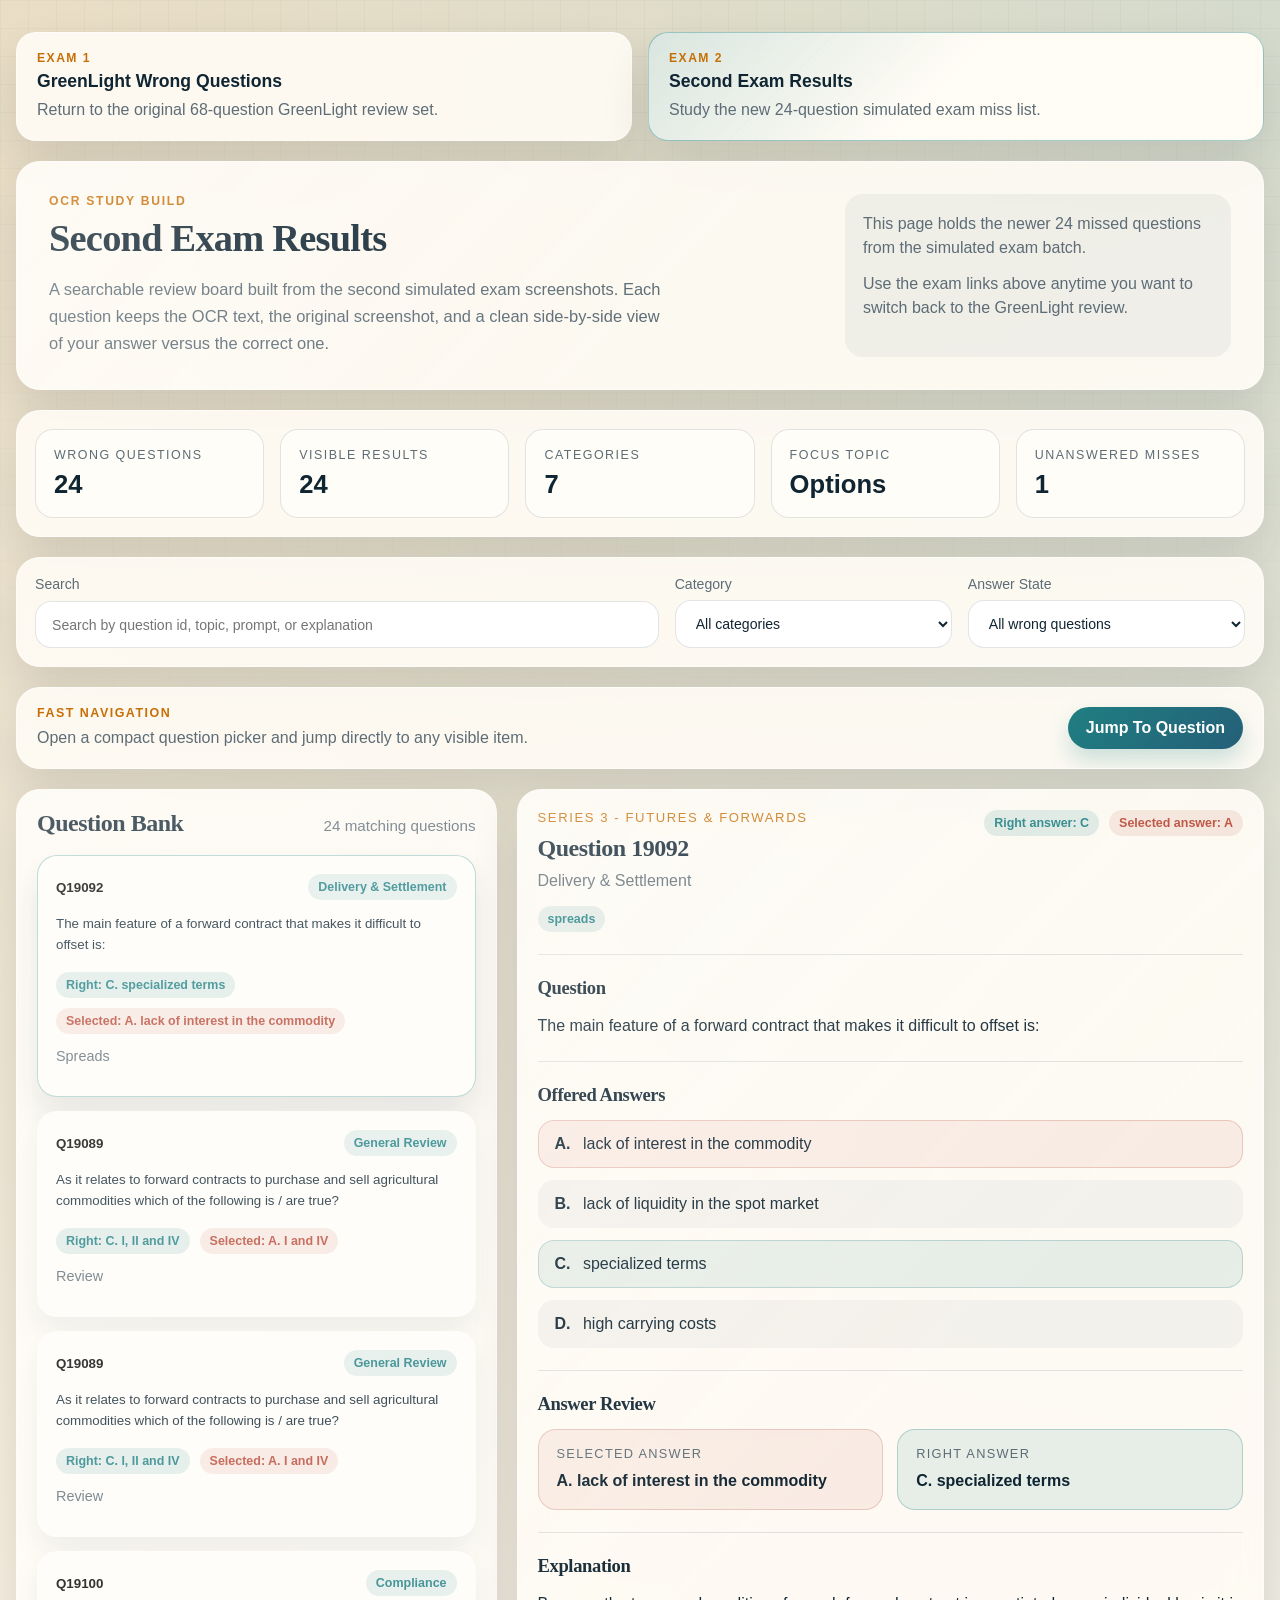
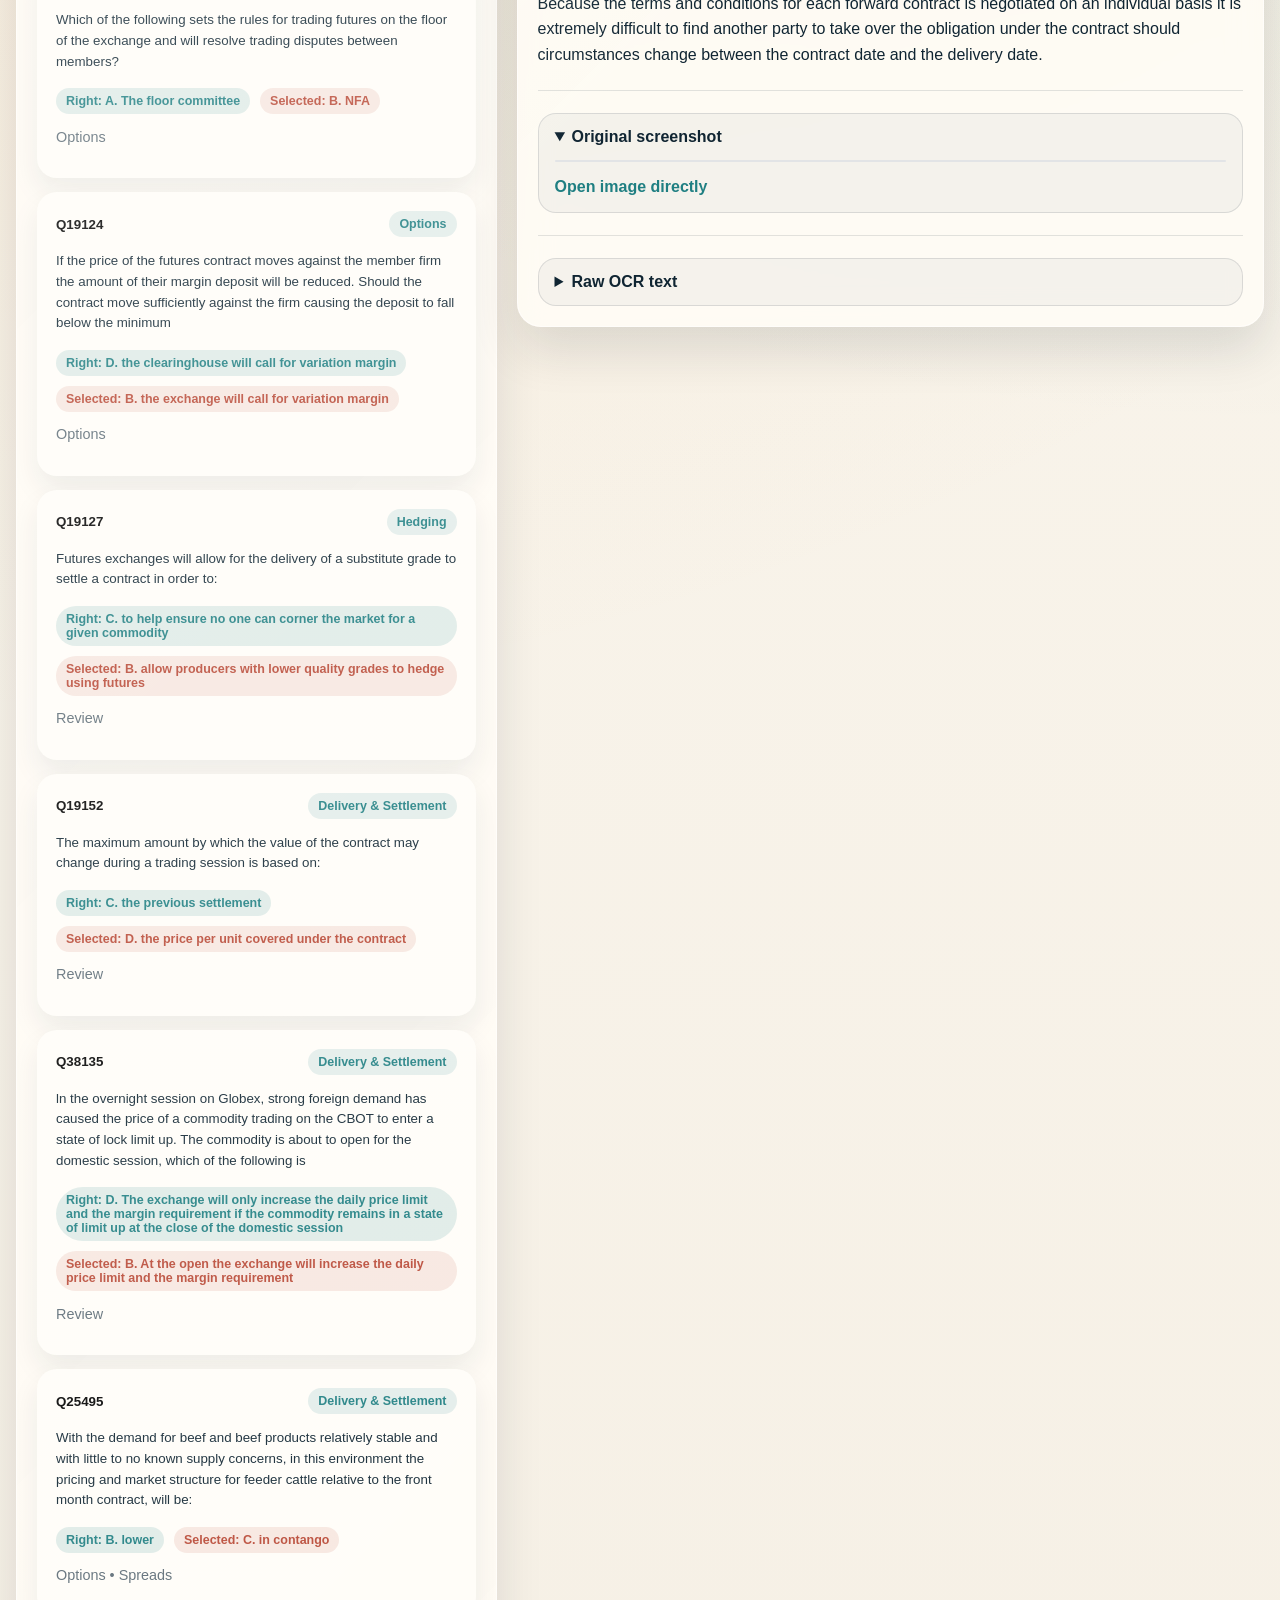
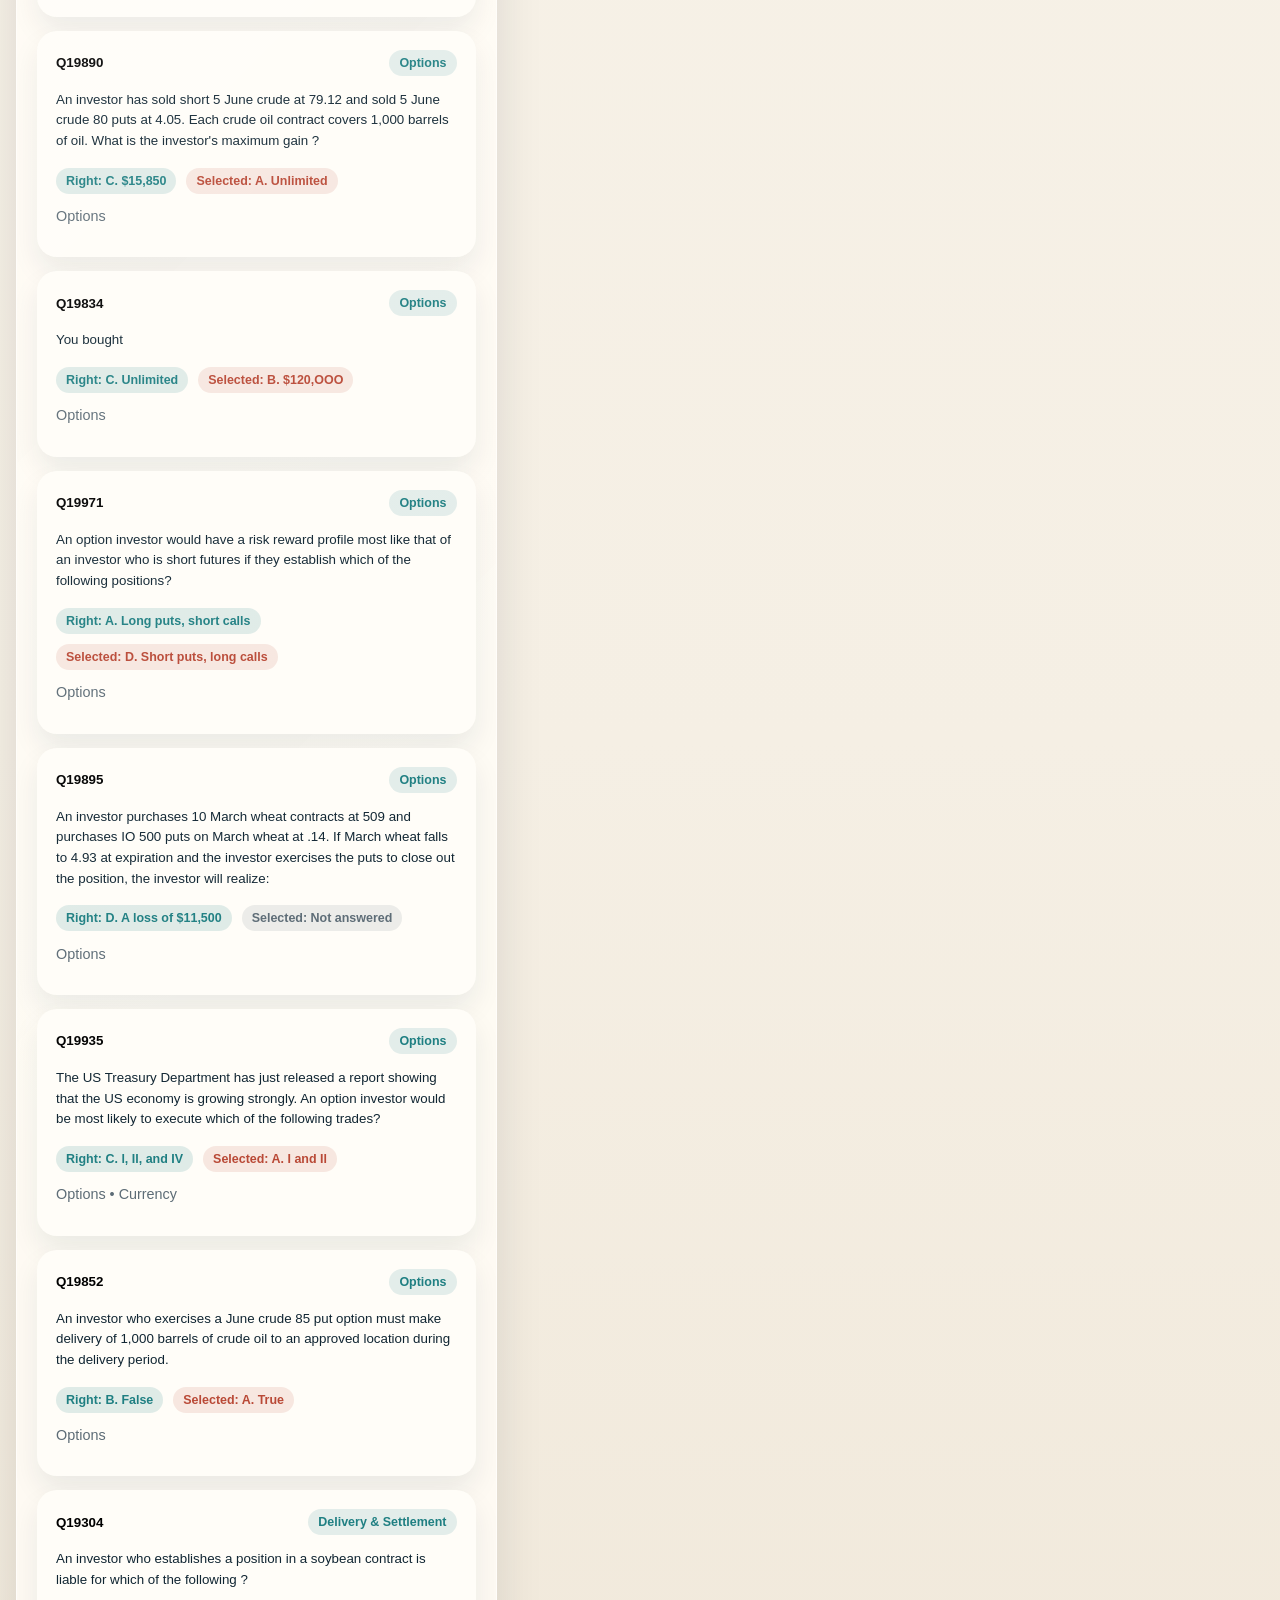
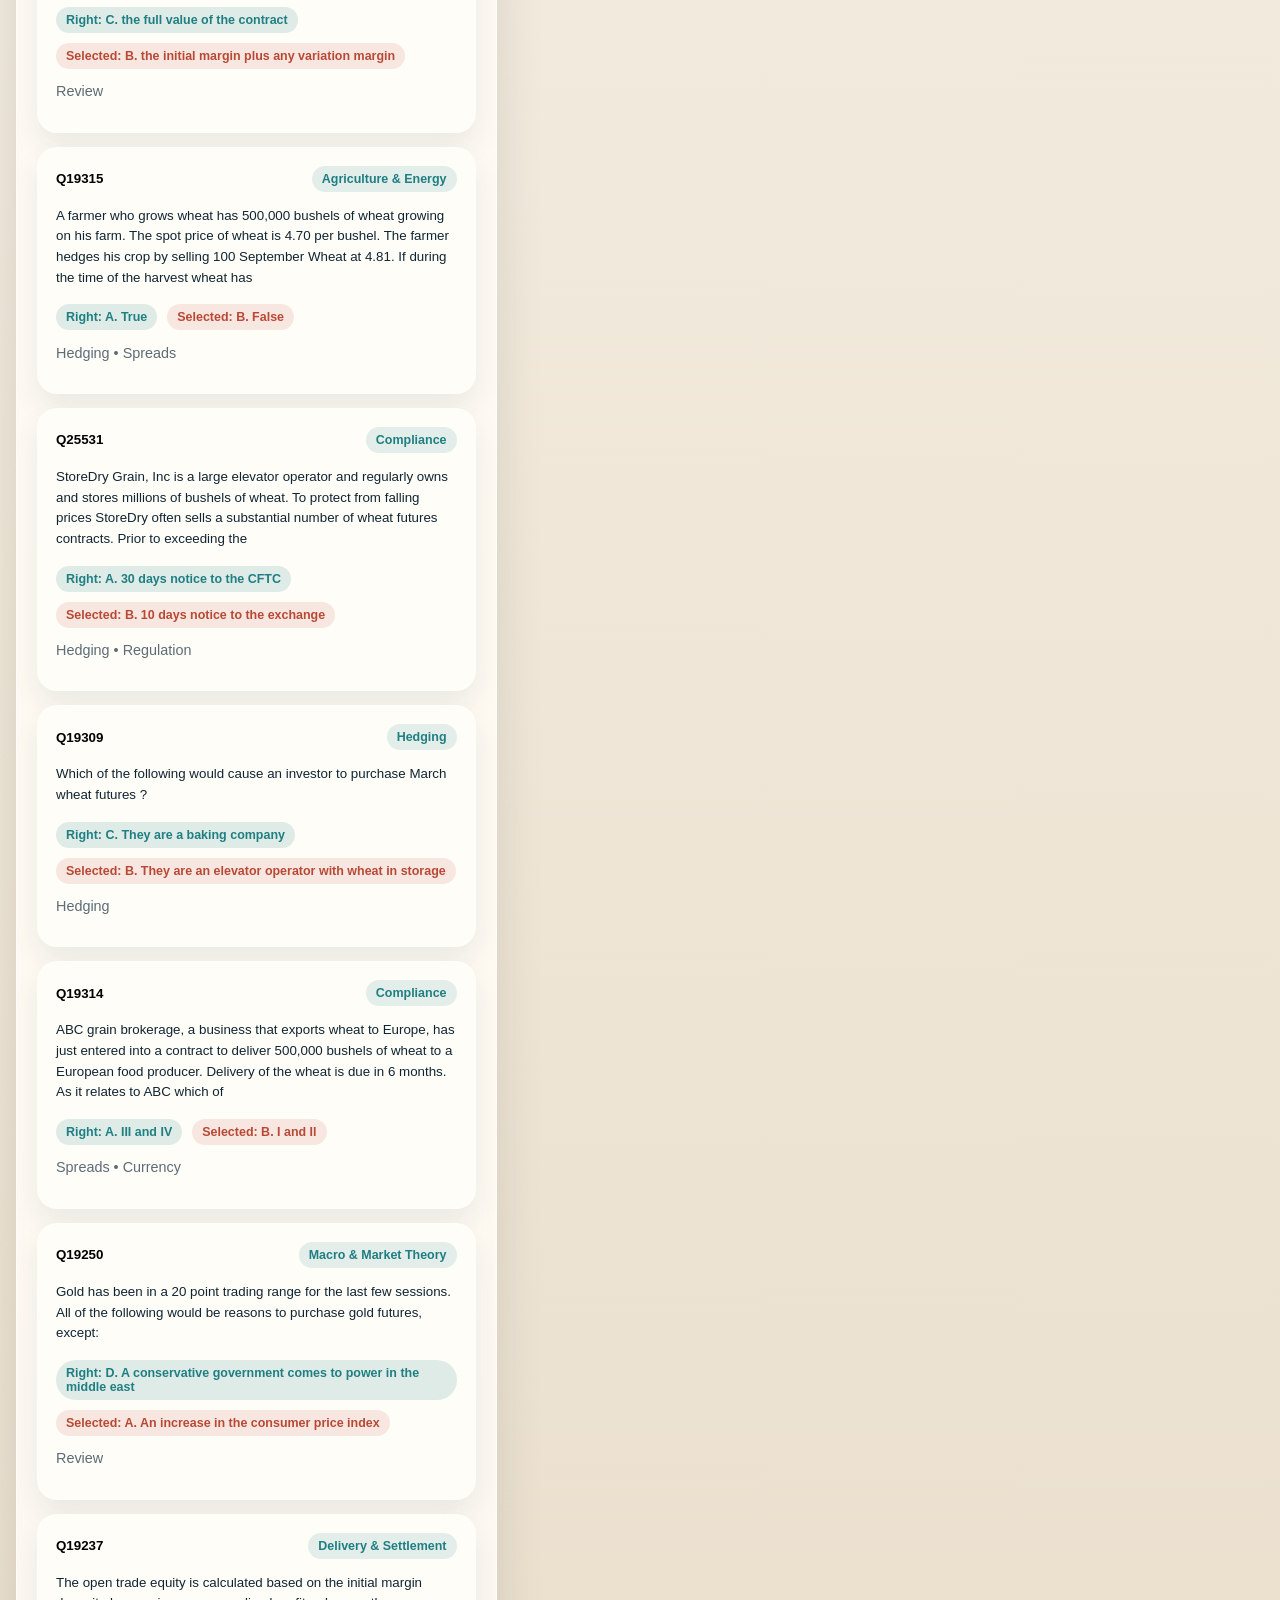
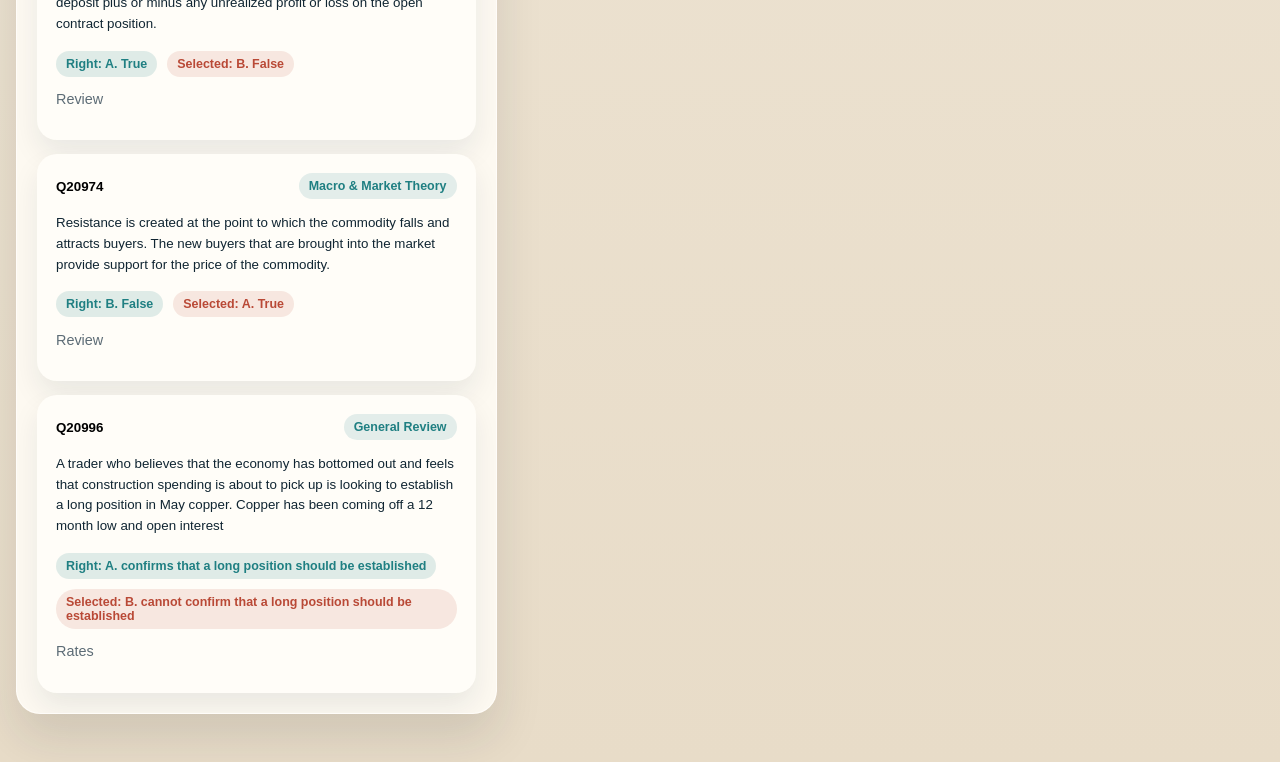
==== second-exam-results.html @ d11b983d "Add second exam review page" ====
<!doctype html>
<html lang="en">
  <head>
    <meta charset="utf-8" />
    <meta name="viewport" content="width=device-width, initial-scale=1" />
    <title>Series 3 Second Exam Results</title>
    <meta
      name="description"
      content="OCR-powered review site for the second simulated Series 3 exam questions you missed."
    />
    <link rel="stylesheet" href="styles.css" />
    <script defer src="data/questions-second-exam.js"></script>
    <script defer src="app.js"></script>
  </head>
  <body>
    <div class="page-shell">
      <section class="exam-switcher" aria-label="Exam review navigation">
        <a class="exam-link-card" href="./index.html">
          <span class="exam-link-kicker">Exam 1</span>
          <strong class="exam-link-title">GreenLight Wrong Questions</strong>
          <span class="exam-link-text">Return to the original 68-question GreenLight review set.</span>
        </a>

        <a class="exam-link-card is-active" href="./second-exam-results.html" aria-current="page">
          <span class="exam-link-kicker">Exam 2</span>
          <strong class="exam-link-title">Second Exam Results</strong>
          <span class="exam-link-text">Study the new 24-question simulated exam miss list.</span>
        </a>
      </section>

      <header class="hero">
        <div class="hero-copy">
          <p class="eyebrow">OCR Study Build</p>
          <h1>Second Exam Results</h1>
          <p class="hero-text">
            A searchable review board built from the second simulated exam screenshots. Each
            question keeps the OCR text, the original screenshot, and a clean side-by-side view
            of your answer versus the correct one.
          </p>
        </div>
        <div class="hero-note">
          <p>This page holds the newer 24 missed questions from the simulated exam batch.</p>
          <p>Use the exam links above anytime you want to switch back to the GreenLight review.</p>
        </div>
      </header>

      <section class="stats" id="stats"></section>

      <section class="controls">
        <label class="search">
          <span>Search</span>
          <input
            id="search-input"
            type="search"
            placeholder="Search by question id, topic, prompt, or explanation"
          />
        </label>

        <label class="select-wrap">
          <span>Category</span>
          <select id="category-filter"></select>
        </label>

        <label class="select-wrap">
          <span>Answer State</span>
          <select id="answer-filter">
            <option value="all">All wrong questions</option>
            <option value="answered">Answered incorrectly</option>
            <option value="unanswered">Left unanswered</option>
          </select>
        </label>
      </section>

      <section class="quick-jump">
        <div class="quick-jump-copy">
          <p class="quick-jump-label">Fast Navigation</p>
          <p class="quick-jump-text">
            Open a compact question picker and jump directly to any visible item.
          </p>
        </div>
        <button type="button" class="jump-button" id="jump-button">Jump To Question</button>
      </section>

      <main class="content-grid">
        <section class="results-panel">
          <div class="results-header">
            <h2>Question Bank</h2>
            <p id="results-count"></p>
          </div>
          <div class="results-list" id="results-list"></div>
        </section>

        <section class="detail-panel" id="detail-panel">
          <div class="detail-empty">
            <p>Select a question to inspect the OCR text and screenshot.</p>
          </div>
        </section>
      </main>

      <div class="jump-overlay" id="jump-overlay" hidden>
        <div class="jump-sheet" role="dialog" aria-modal="true" aria-labelledby="jump-title">
          <div class="jump-sheet-header">
            <div>
              <p class="quick-jump-label">Question Picker</p>
              <h2 id="jump-title">Jump To A Question</h2>
              <p class="jump-sheet-text" id="jump-sheet-text"></p>
            </div>
            <button
              type="button"
              class="jump-close"
              id="jump-close"
              aria-label="Close question picker"
            >
              Close
            </button>
          </div>

          <label class="jump-search">
            <span>Find inside visible questions</span>
            <input
              id="jump-search"
              type="search"
              placeholder="Search by question number or first line"
            />
          </label>

          <div class="jump-list" id="jump-list"></div>
        </div>
      </div>
    </div>
  </body>
</html>
---- styles.css ----
:root {
  --bg: #f5efe4;
  --bg-deep: #e8dcc8;
  --surface: rgba(255, 252, 245, 0.9);
  --surface-strong: #fffdf8;
  --ink: #102532;
  --muted: #5d6c76;
  --accent: #df8d26;
  --accent-strong: #c76f07;
  --teal: #1f7f82;
  --teal-soft: rgba(31, 127, 130, 0.12);
  --danger: #b94936;
  --danger-soft: rgba(185, 73, 54, 0.12);
  --line: rgba(16, 37, 50, 0.12);
  --shadow: 0 24px 48px rgba(26, 35, 40, 0.12);
  --radius: 24px;
}

* {
  box-sizing: border-box;
}

html {
  scroll-behavior: smooth;
}

body {
  margin: 0;
  min-height: 100vh;
  overflow-x: hidden;
  color: var(--ink);
  background:
    radial-gradient(circle at top left, rgba(223, 141, 38, 0.18), transparent 32%),
    radial-gradient(circle at top right, rgba(31, 127, 130, 0.18), transparent 28%),
    linear-gradient(180deg, #fbf7ef 0%, var(--bg) 55%, var(--bg-deep) 100%);
  font-family: "Trebuchet MS", "Segoe UI", sans-serif;
}

body::before {
  content: "";
  position: fixed;
  inset: 0;
  background-image:
    linear-gradient(rgba(16, 37, 50, 0.03) 1px, transparent 1px),
    linear-gradient(90deg, rgba(16, 37, 50, 0.03) 1px, transparent 1px);
  background-size: 28px 28px;
  pointer-events: none;
  mask-image: linear-gradient(180deg, rgba(0, 0, 0, 0.8), transparent 92%);
}

.page-shell {
  width: min(1440px, calc(100vw - 32px));
  margin: 0 auto;
  padding: 32px 0 48px;
}

.exam-switcher {
  display: grid;
  grid-template-columns: repeat(2, minmax(0, 1fr));
  gap: 16px;
  margin-bottom: 20px;
}

.exam-link-card {
  display: grid;
  gap: 6px;
  padding: 18px 20px;
  border-radius: 20px;
  text-decoration: none;
  color: var(--ink);
  background: var(--surface);
  border: 1px solid rgba(255, 255, 255, 0.6);
  box-shadow: var(--shadow);
  backdrop-filter: blur(16px);
  transition: transform 180ms ease, box-shadow 180ms ease, border-color 180ms ease;
}

.exam-link-card:hover,
.exam-link-card:focus-visible {
  transform: translateY(-2px);
  box-shadow: 0 28px 52px rgba(26, 35, 40, 0.16);
}

.exam-link-card:focus-visible {
  outline: 2px solid rgba(31, 127, 130, 0.35);
  outline-offset: 2px;
}

.exam-link-card.is-active {
  border-color: rgba(31, 127, 130, 0.38);
  background:
    linear-gradient(135deg, rgba(31, 127, 130, 0.16), rgba(255, 252, 245, 0.95) 48%),
    var(--surface);
}

.exam-link-kicker {
  font-size: 0.76rem;
  letter-spacing: 0.12em;
  text-transform: uppercase;
  font-weight: 700;
  color: var(--accent-strong);
}

.exam-link-title {
  font-size: 1.1rem;
}

.exam-link-text {
  color: var(--muted);
  line-height: 1.5;
}

.hero,
.stats,
.controls,
.quick-jump,
.results-panel,
.detail-panel {
  position: relative;
  overflow: hidden;
  background: var(--surface);
  border: 1px solid rgba(255, 255, 255, 0.6);
  border-radius: var(--radius);
  box-shadow: var(--shadow);
  backdrop-filter: blur(16px);
}

.hero {
  display: grid;
  grid-template-columns: minmax(0, 1.6fr) minmax(240px, 0.8fr);
  gap: 24px;
  padding: 32px;
}

.hero::after,
.results-panel::after,
.detail-panel::after {
  content: "";
  position: absolute;
  inset: 0;
  background: linear-gradient(135deg, rgba(255, 255, 255, 0.26), transparent 55%);
  pointer-events: none;
}

.eyebrow {
  margin: 0 0 12px;
  text-transform: uppercase;
  letter-spacing: 0.14em;
  font-size: 0.76rem;
  color: var(--accent-strong);
  font-weight: 700;
}

h1,
h2,
h3 {
  margin: 0;
  font-family: Georgia, "Times New Roman", serif;
  letter-spacing: -0.02em;
}

h1 {
  font-size: clamp(2.1rem, 3vw, 3.6rem);
  line-height: 0.98;
}

.hero-text,
.hero-note p,
.results-header p,
.meta-row,
.empty-state,
.detail-empty {
  color: var(--muted);
}

.hero-text,
.hero-note p,
.question-snippet,
.answer-pill,
.answer-card-value,
.prompt-line,
.choice-item,
.explanation-text p {
  overflow-wrap: anywhere;
}

.hero-text {
  max-width: 68ch;
  margin: 18px 0 0;
  font-size: 1.03rem;
  line-height: 1.65;
}

.hero-note {
  display: grid;
  align-content: start;
  gap: 12px;
  padding: 18px;
  border-radius: 18px;
  background: rgba(16, 37, 50, 0.05);
}

.hero-note p {
  margin: 0;
  line-height: 1.5;
}

.stats {
  display: grid;
  grid-template-columns: repeat(auto-fit, minmax(180px, 1fr));
  gap: 16px;
  padding: 18px;
  margin-top: 20px;
}

.stat-card {
  padding: 18px;
  border-radius: 18px;
  background: var(--surface-strong);
  border: 1px solid var(--line);
  animation: rise 500ms ease both;
}

.stat-label {
  display: block;
  margin-bottom: 8px;
  font-size: 0.78rem;
  text-transform: uppercase;
  letter-spacing: 0.12em;
  color: var(--muted);
}

.stat-value {
  font-size: clamp(1.4rem, 2vw, 2rem);
  font-weight: 700;
}

.controls {
  display: grid;
  grid-template-columns: 1.8fr 0.8fr 0.8fr;
  gap: 16px;
  padding: 18px;
  margin-top: 20px;
}

.quick-jump {
  display: flex;
  justify-content: space-between;
  align-items: center;
  gap: 18px;
  padding: 18px 20px;
  margin-top: 20px;
}

.quick-jump-copy {
  display: grid;
  gap: 6px;
}

.quick-jump-label {
  margin: 0;
  text-transform: uppercase;
  letter-spacing: 0.12em;
  font-size: 0.78rem;
  font-weight: 700;
  color: var(--accent-strong);
}

.quick-jump-text,
.jump-sheet-text {
  margin: 0;
  color: var(--muted);
  line-height: 1.5;
}

.jump-button,
.jump-close,
.jump-item {
  font: inherit;
}

.jump-button,
.jump-close {
  border: 0;
  border-radius: 999px;
  padding: 12px 18px;
  font-weight: 700;
  cursor: pointer;
  transition: transform 180ms ease, box-shadow 180ms ease, background 180ms ease;
}

.jump-button {
  color: #fff;
  background: linear-gradient(135deg, var(--teal), #255f78);
  box-shadow: 0 12px 22px rgba(31, 127, 130, 0.22);
}

.jump-button:hover,
.jump-button:focus-visible,
.jump-close:hover,
.jump-close:focus-visible,
.jump-item:hover,
.jump-item:focus-visible {
  transform: translateY(-1px);
}

.jump-button:focus-visible,
.jump-close:focus-visible,
.jump-item:focus-visible {
  outline: 2px solid rgba(31, 127, 130, 0.4);
  outline-offset: 2px;
}

.jump-close {
  color: var(--ink);
  background: rgba(16, 37, 50, 0.08);
}

.controls label {
  display: grid;
  gap: 8px;
  font-size: 0.88rem;
  color: var(--muted);
}

.controls input,
.controls select {
  width: 100%;
  border: 1px solid var(--line);
  border-radius: 16px;
  background: #fff;
  padding: 14px 16px;
  font: inherit;
  color: var(--ink);
  transition: border-color 180ms ease, transform 180ms ease, box-shadow 180ms ease;
}

.controls input:focus,
.controls select:focus {
  outline: none;
  border-color: rgba(31, 127, 130, 0.6);
  box-shadow: 0 0 0 4px rgba(31, 127, 130, 0.12);
  transform: translateY(-1px);
}

.content-grid {
  display: grid;
  grid-template-columns: minmax(340px, 0.9fr) minmax(0, 1.4fr);
  gap: 20px;
  margin-top: 20px;
  align-items: start;
}

.results-panel,
.detail-panel {
  padding: 20px;
}

.results-header {
  display: flex;
  justify-content: space-between;
  gap: 16px;
  align-items: baseline;
  margin-bottom: 18px;
}

.results-header p {
  margin: 0;
  font-size: 0.95rem;
}

.results-list {
  display: grid;
  gap: 14px;
}

.question-entry {
  display: grid;
  gap: 12px;
}

.question-card {
  width: 100%;
  text-align: left;
  border: 1px solid transparent;
  border-radius: 20px;
  padding: 18px;
  background: var(--surface-strong);
  cursor: pointer;
  transition: transform 180ms ease, border-color 180ms ease, box-shadow 180ms ease;
  box-shadow: 0 14px 28px rgba(16, 37, 50, 0.08);
  animation: rise 500ms ease both;
}

.question-card:hover,
.question-card.is-active {
  transform: translateY(-3px);
  border-color: rgba(31, 127, 130, 0.36);
  box-shadow: 0 20px 32px rgba(16, 37, 50, 0.12);
}

.question-topline,
.pill-row,
.answer-strip {
  display: flex;
  flex-wrap: wrap;
  gap: 10px;
  align-items: center;
}

.question-topline {
  justify-content: space-between;
}

.question-id {
  font-weight: 700;
}

.category-pill,
.answer-pill,
.tag-pill {
  display: inline-flex;
  align-items: center;
  padding: 6px 10px;
  border-radius: 999px;
  font-size: 0.78rem;
  font-weight: 700;
}

.category-pill {
  background: var(--teal-soft);
  color: var(--teal);
}

.answer-pill.correct {
  background: rgba(31, 127, 130, 0.14);
  color: var(--teal);
}

.answer-pill.user {
  background: var(--danger-soft);
  color: var(--danger);
}

.answer-pill.neutral {
  background: rgba(16, 37, 50, 0.08);
  color: var(--muted);
}

.question-snippet {
  margin: 14px 0 16px;
  color: var(--ink);
  line-height: 1.55;
}

.meta-row {
  font-size: 0.9rem;
}

.jump-overlay {
  position: fixed;
  inset: 0;
  z-index: 40;
  display: grid;
  place-items: center;
  padding: 20px;
  background: rgba(16, 37, 50, 0.32);
  backdrop-filter: blur(10px);
}

.jump-overlay[hidden] {
  display: none;
}

.jump-sheet {
  width: min(720px, 100%);
  max-height: min(80vh, 900px);
  overflow: hidden;
  display: grid;
  grid-template-rows: auto auto minmax(0, 1fr);
  gap: 16px;
  padding: 22px;
  border-radius: 28px;
  background: rgba(255, 252, 245, 0.98);
  border: 1px solid rgba(255, 255, 255, 0.7);
  box-shadow: 0 30px 60px rgba(16, 37, 50, 0.24);
}

.jump-sheet-header {
  display: flex;
  justify-content: space-between;
  gap: 16px;
  align-items: start;
}

.jump-search {
  display: grid;
  gap: 8px;
  color: var(--muted);
  font-size: 0.88rem;
}

.jump-search input {
  width: 100%;
  border: 1px solid var(--line);
  border-radius: 16px;
  background: #fff;
  padding: 14px 16px;
  font: inherit;
  color: var(--ink);
}

.jump-list {
  display: grid;
  gap: 10px;
  overflow: auto;
  padding-right: 4px;
}

.jump-item {
  width: 100%;
  text-align: left;
  display: grid;
  gap: 6px;
  padding: 14px 16px;
  border: 1px solid var(--line);
  border-radius: 18px;
  background: rgba(16, 37, 50, 0.04);
  cursor: pointer;
  transition: transform 180ms ease, border-color 180ms ease, box-shadow 180ms ease;
}

.jump-item.is-active {
  border-color: rgba(31, 127, 130, 0.36);
  background: rgba(31, 127, 130, 0.08);
}

.jump-item-id {
  font-size: 0.82rem;
  font-weight: 700;
  color: var(--accent-strong);
  letter-spacing: 0.08em;
}

.jump-item-text {
  line-height: 1.5;
  color: var(--ink);
  overflow-wrap: anywhere;
}

.jump-empty {
  min-height: 160px;
}

.mobile-detail {
  display: none;
}

.detail-panel {
  min-height: 70vh;
  position: sticky;
  top: 20px;
}

.detail-header {
  display: flex;
  justify-content: space-between;
  gap: 16px;
  align-items: start;
  margin-bottom: 16px;
}

.detail-kicker {
  margin: 0 0 10px;
  color: var(--accent-strong);
  font-size: 0.82rem;
  text-transform: uppercase;
  letter-spacing: 0.12em;
}

.detail-title {
  margin-bottom: 10px;
}

.detail-subtitle {
  margin: 0;
  color: var(--muted);
}

.detail-block {
  margin-top: 22px;
  padding-top: 22px;
  border-top: 1px solid var(--line);
}

.detail-block h3 {
  margin-bottom: 14px;
  font-size: 1.16rem;
}

.prompt-lines,
.explanation-text {
  display: grid;
  gap: 10px;
  line-height: 1.6;
}

.prompt-line,
.explanation-text p {
  margin: 0;
}

.choice-list {
  display: grid;
  gap: 12px;
}

.answer-summary-grid {
  display: grid;
  grid-template-columns: repeat(auto-fit, minmax(220px, 1fr));
  gap: 14px;
}

.answer-card {
  padding: 16px 18px;
  border-radius: 18px;
  border: 1px solid var(--line);
  background: rgba(16, 37, 50, 0.04);
}

.answer-card-correct {
  background: rgba(31, 127, 130, 0.1);
  border-color: rgba(31, 127, 130, 0.28);
}

.answer-card-user {
  background: rgba(185, 73, 54, 0.08);
  border-color: rgba(185, 73, 54, 0.24);
}

.answer-card-neutral {
  background: rgba(16, 37, 50, 0.06);
}

.answer-card-label {
  display: block;
  margin-bottom: 8px;
  color: var(--muted);
  font-size: 0.8rem;
  text-transform: uppercase;
  letter-spacing: 0.1em;
}

.answer-card-value {
  display: block;
  line-height: 1.5;
}

.detail-stack-inline {
  padding: 18px;
  border-radius: 22px;
  background: rgba(255, 253, 248, 0.92);
  border: 1px solid var(--line);
  box-shadow: 0 18px 28px rgba(16, 37, 50, 0.08);
}

.choice-item {
  padding: 14px 16px;
  border-radius: 16px;
  background: rgba(16, 37, 50, 0.04);
  border: 1px solid transparent;
}

.choice-item.is-correct {
  background: rgba(31, 127, 130, 0.1);
  border-color: rgba(31, 127, 130, 0.24);
}

.choice-item.is-selected {
  background: rgba(185, 73, 54, 0.08);
  border-color: rgba(185, 73, 54, 0.24);
}

.choice-label {
  font-weight: 700;
  margin-right: 8px;
}

details {
  border-radius: 18px;
  background: rgba(16, 37, 50, 0.04);
  border: 1px solid var(--line);
  overflow: hidden;
}

summary {
  cursor: pointer;
  padding: 14px 16px;
  font-weight: 700;
}

.screenshot-wrap,
.ocr-wrap {
  padding: 0 16px 16px;
}

.screenshot-wrap img {
  width: 100%;
  display: block;
  border-radius: 14px;
  border: 1px solid var(--line);
  background: #fff;
}

.ocr-wrap pre {
  margin: 0;
  white-space: pre-wrap;
  word-break: break-word;
  line-height: 1.55;
  font-family: Consolas, "Courier New", monospace;
  font-size: 0.88rem;
}

.empty-state,
.detail-empty {
  display: grid;
  place-items: center;
  min-height: 240px;
  text-align: center;
}

.empty-state p,
.detail-empty p {
  margin: 0;
}

.link-row {
  margin-top: 16px;
}

.image-link {
  color: var(--teal);
  text-decoration: none;
  font-weight: 700;
}

.image-link:hover {
  text-decoration: underline;
}

body.overlay-open {
  overflow: hidden;
}

@keyframes rise {
  from {
    opacity: 0;
    transform: translateY(10px);
  }

  to {
    opacity: 1;
    transform: translateY(0);
  }
}

@media (max-width: 1100px) {
  .exam-switcher,
  .stats,
  .controls,
  .quick-jump,
  .hero,
  .content-grid {
    grid-template-columns: 1fr;
  }

  .detail-panel {
    display: none;
  }

  .mobile-detail {
    display: block;
  }

  .question-card:hover,
  .question-card.is-active {
    transform: none;
  }
}

@media (max-width: 640px) {
  .page-shell {
    width: min(100vw - 20px, 100%);
    padding: 18px 0 calc(104px + env(safe-area-inset-bottom, 0px));
  }

  .exam-link-card {
    padding: 16px 18px;
    border-radius: 18px;
  }

  .hero,
  .stats,
  .controls,
  .quick-jump,
  .results-panel,
  .detail-panel {
    border-radius: 20px;
  }

  .hero,
  .quick-jump,
  .results-panel,
  .detail-panel {
    padding: 18px;
  }

  h1 {
    font-size: clamp(2rem, 10vw, 2.7rem);
    line-height: 0.96;
  }

  .hero-text {
    font-size: 0.98rem;
  }

  .question-card {
    padding: 16px;
  }

  .detail-stack-inline {
    padding: 16px;
  }

  .answer-summary-grid {
    grid-template-columns: 1fr;
  }

  .quick-jump {
    flex-direction: column;
    align-items: stretch;
  }

  .jump-button {
    position: fixed;
    left: 16px;
    right: 16px;
    bottom: calc(16px + env(safe-area-inset-bottom, 0px));
    z-index: 25;
    width: auto;
    text-align: center;
    box-shadow: 0 18px 34px rgba(31, 127, 130, 0.24);
  }

  .jump-close {
    width: 100%;
    text-align: center;
  }

  .jump-sheet {
    width: 100%;
    max-height: calc(100vh - 24px);
    padding: 18px;
    border-radius: 24px;
  }

  .jump-sheet-header {
    grid-template-columns: 1fr;
    display: grid;
  }
}
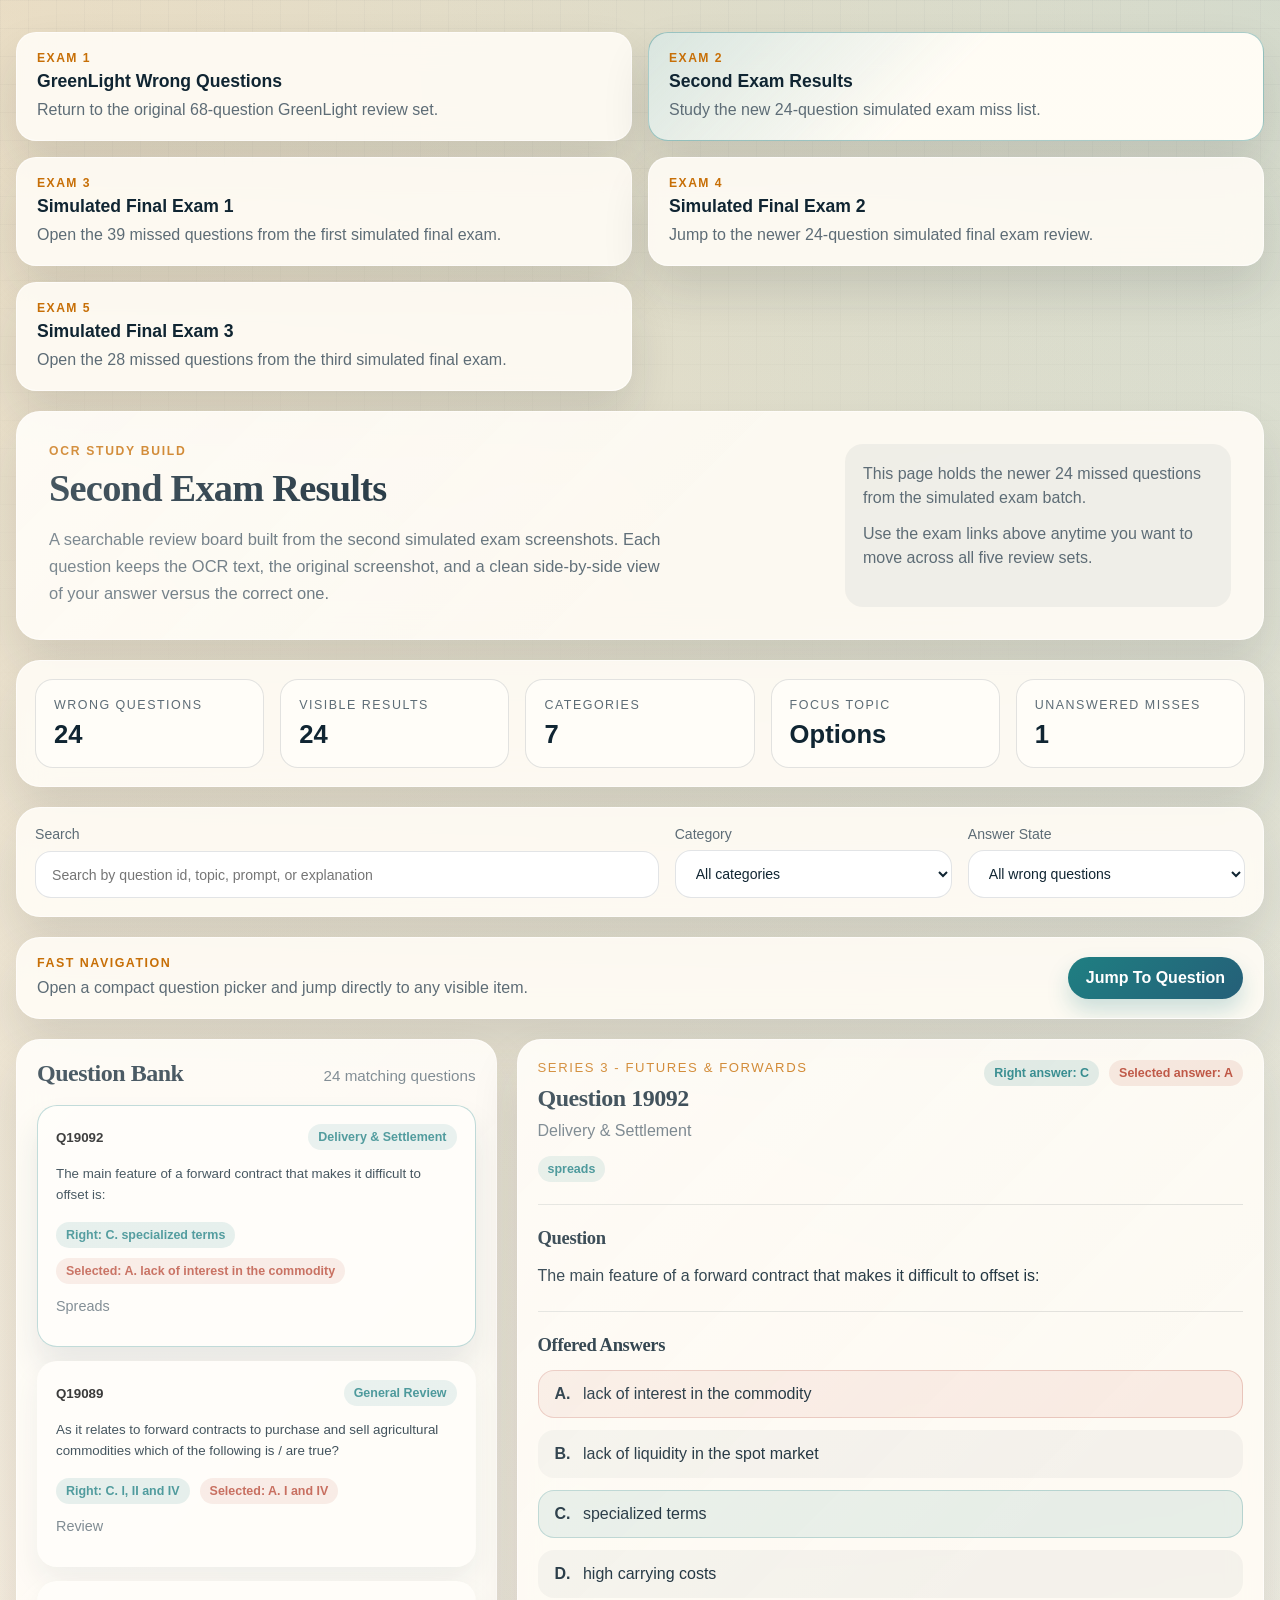
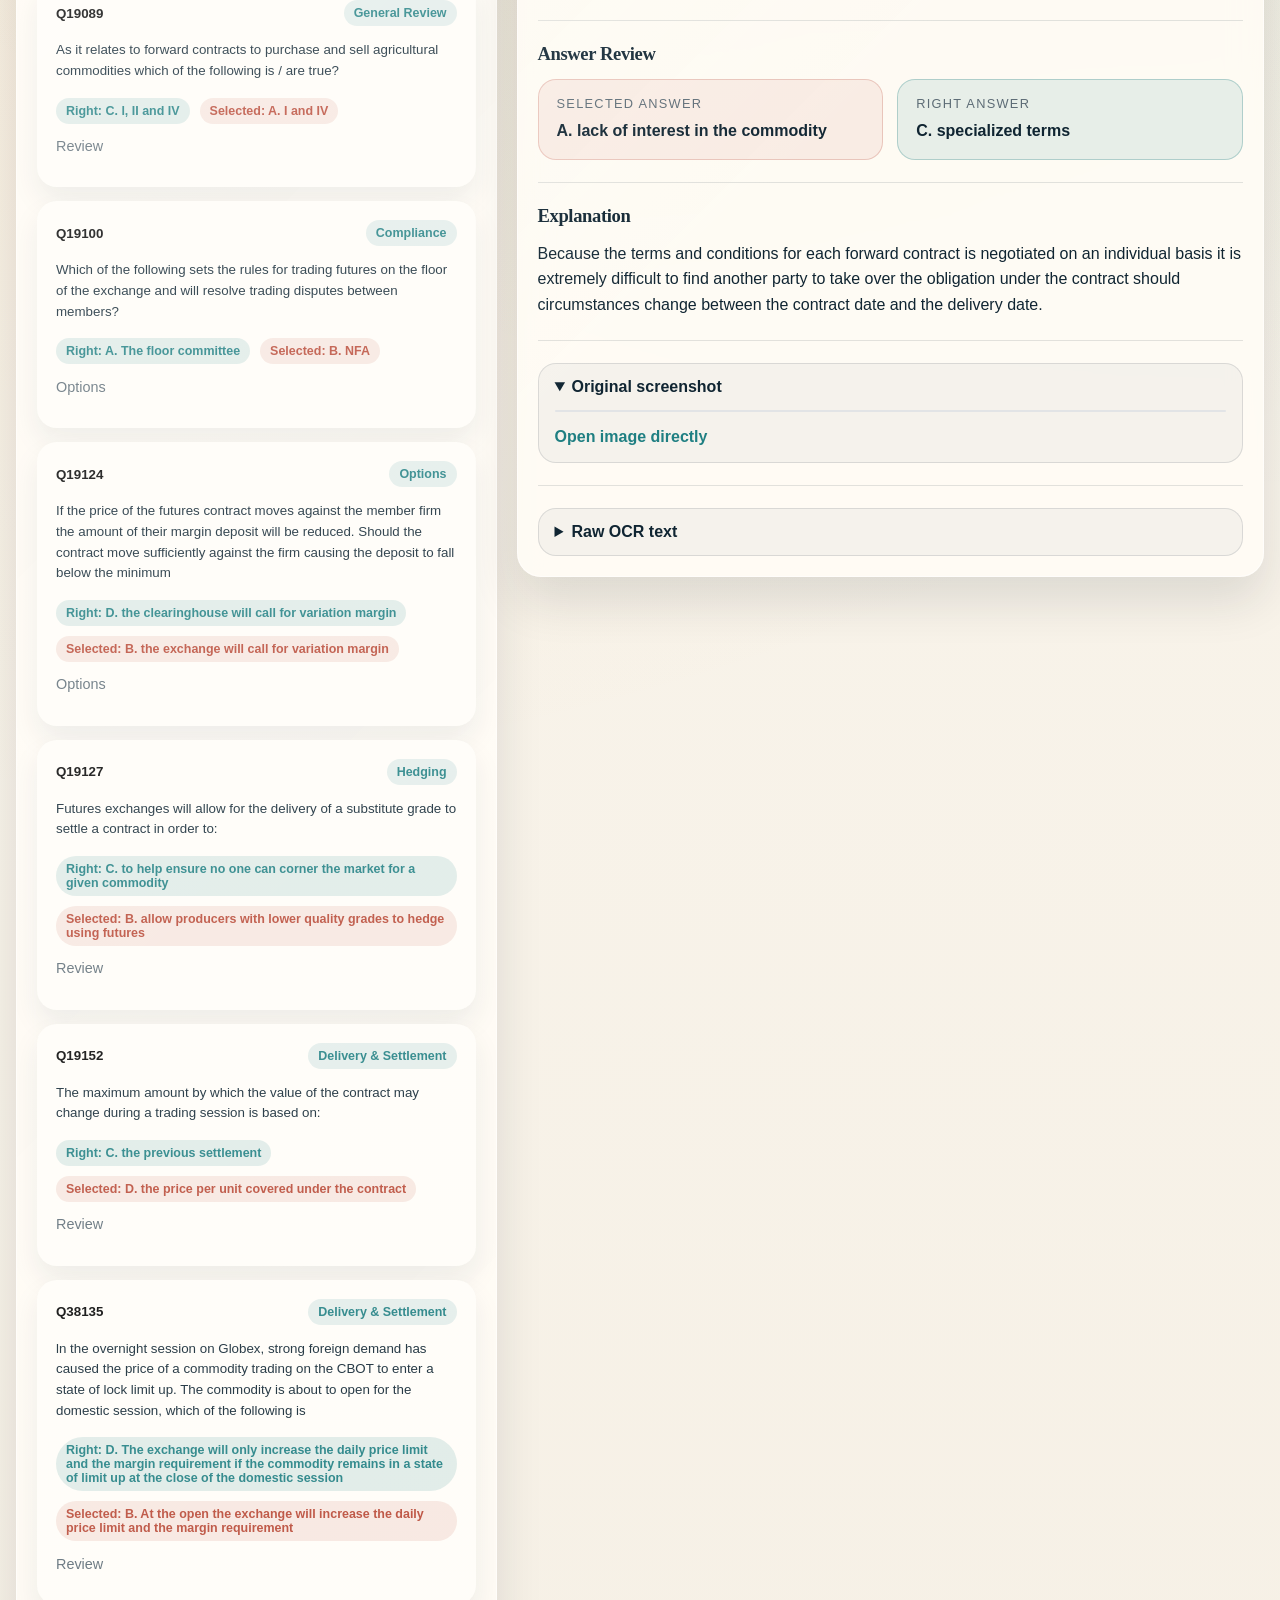
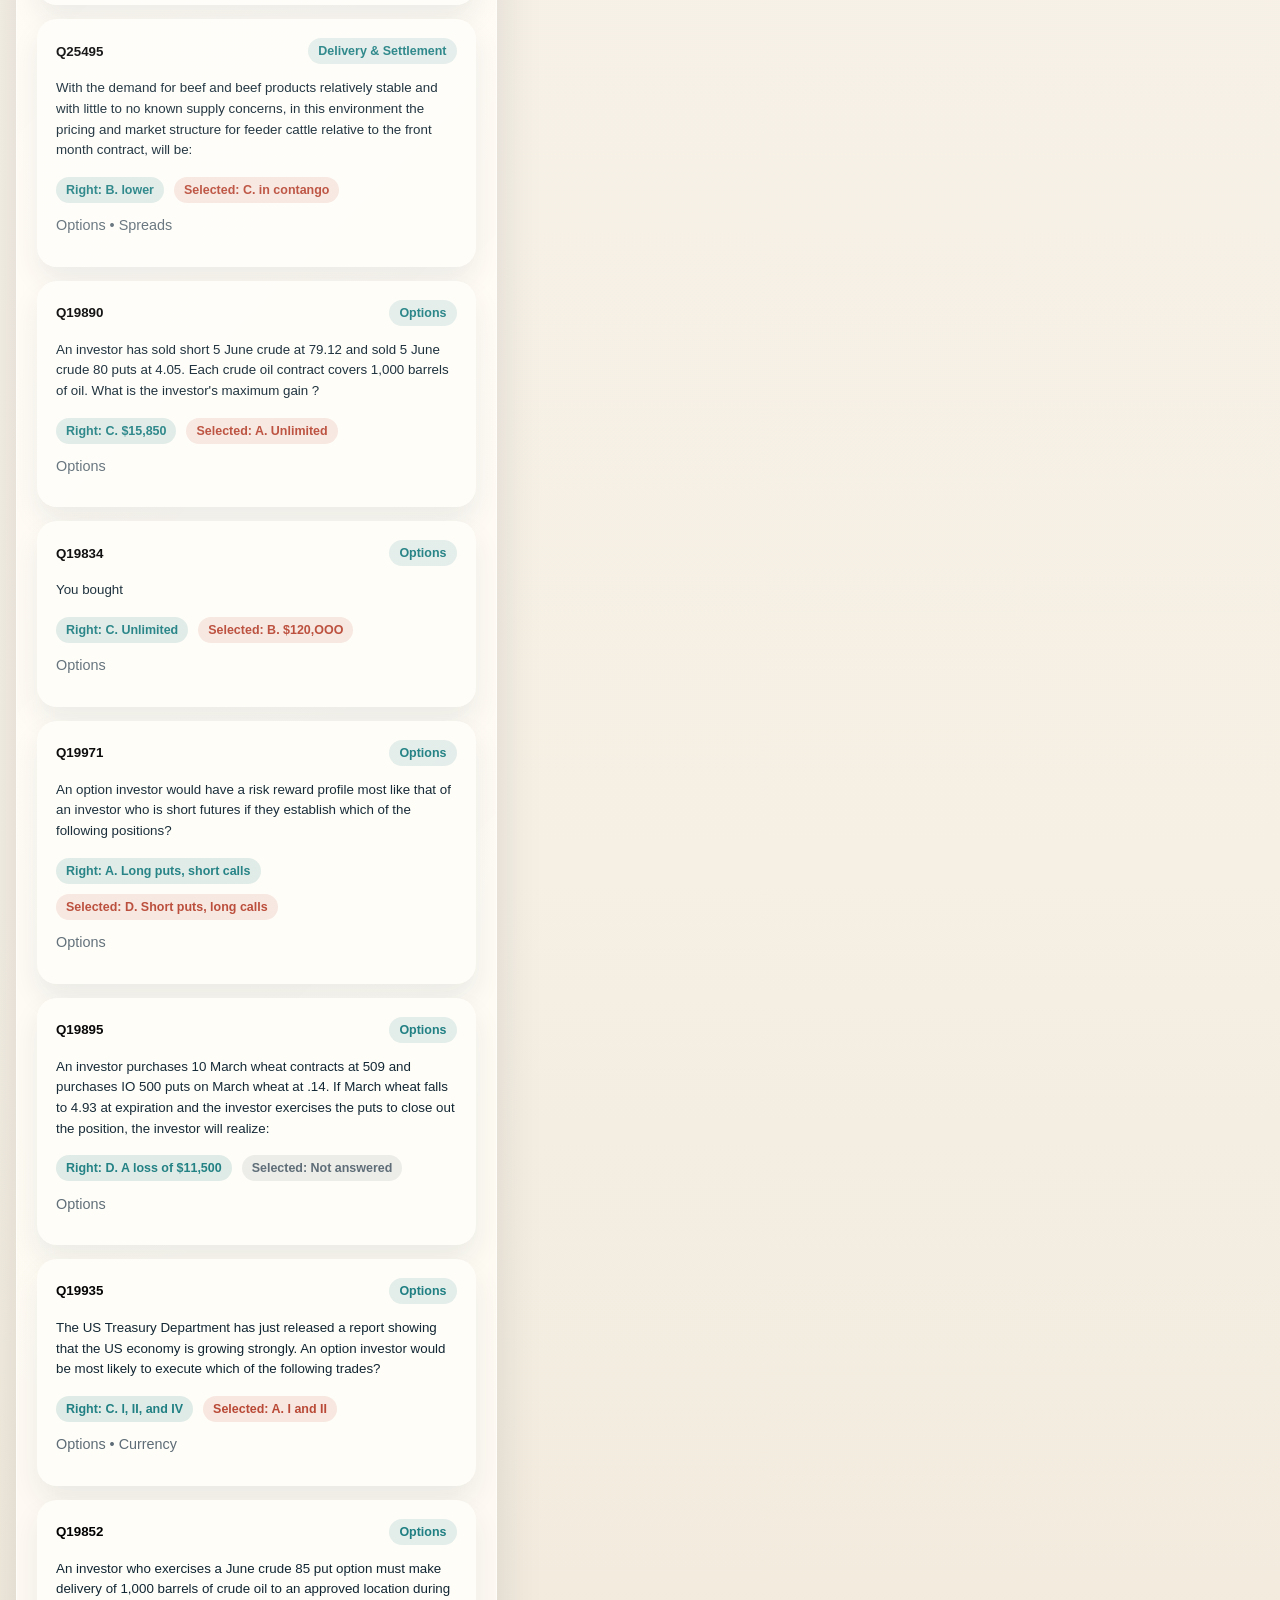
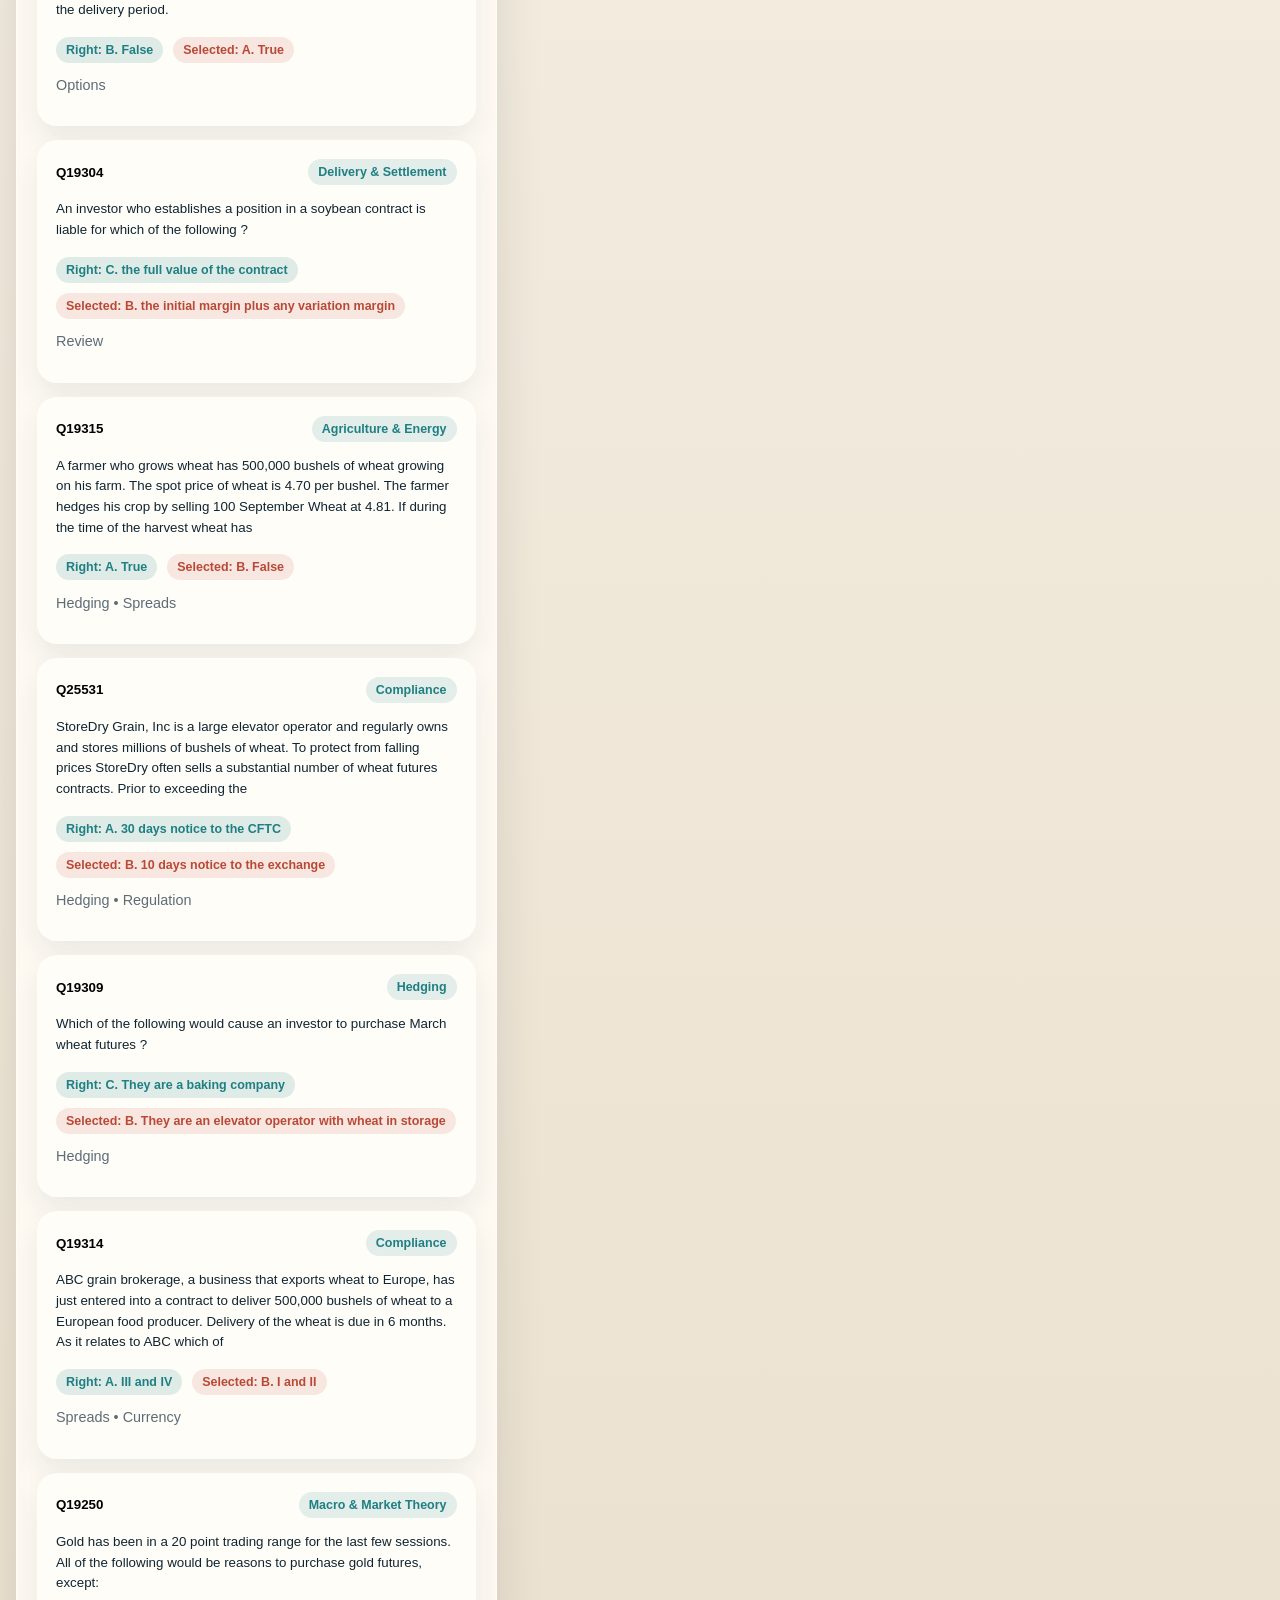
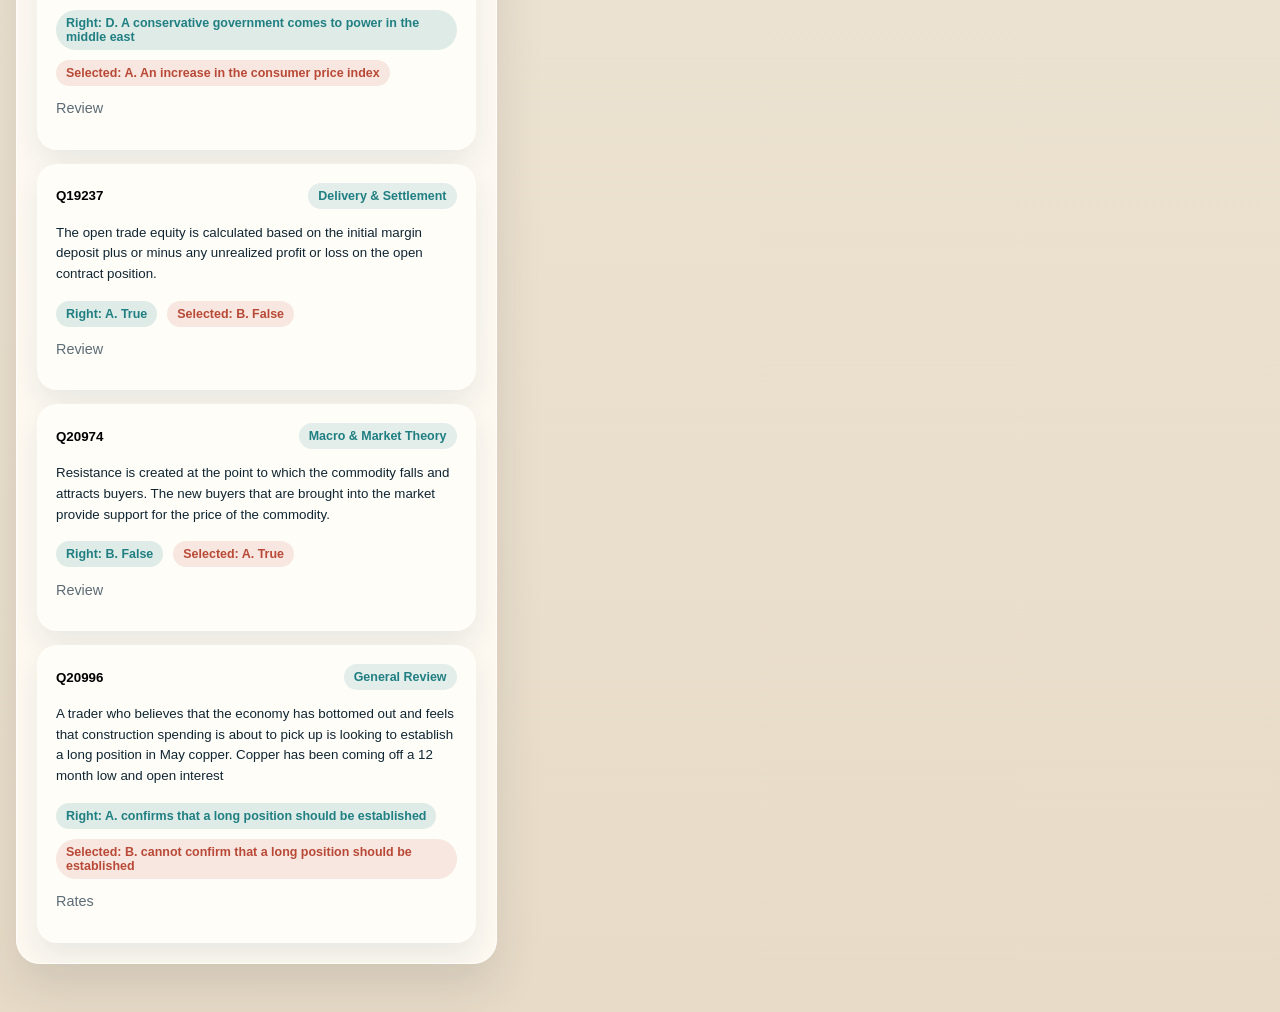
==== commit c1257440: "Add simulated final exam 3 review page" ====
--- a/second-exam-results.html
+++ b/second-exam-results.html
@@ -26,6 +26,24 @@
           <strong class="exam-link-title">Second Exam Results</strong>
           <span class="exam-link-text">Study the new 24-question simulated exam miss list.</span>
         </a>
+
+        <a class="exam-link-card" href="./simulated-final-exam-1.html">
+          <span class="exam-link-kicker">Exam 3</span>
+          <strong class="exam-link-title">Simulated Final Exam 1</strong>
+          <span class="exam-link-text">Open the 39 missed questions from the first simulated final exam.</span>
+        </a>
+
+        <a class="exam-link-card" href="./simulated-final-exam-2.html">
+          <span class="exam-link-kicker">Exam 4</span>
+          <strong class="exam-link-title">Simulated Final Exam 2</strong>
+          <span class="exam-link-text">Jump to the newer 24-question simulated final exam review.</span>
+        </a>
+
+        <a class="exam-link-card" href="./simulated-final-exam-3.html">
+          <span class="exam-link-kicker">Exam 5</span>
+          <strong class="exam-link-title">Simulated Final Exam 3</strong>
+          <span class="exam-link-text">Open the 28 missed questions from the third simulated final exam.</span>
+        </a>
       </section>
 
       <header class="hero">
@@ -40,7 +58,7 @@
         </div>
         <div class="hero-note">
           <p>This page holds the newer 24 missed questions from the simulated exam batch.</p>
-          <p>Use the exam links above anytime you want to switch back to the GreenLight review.</p>
+          <p>Use the exam links above anytime you want to move across all five review sets.</p>
         </div>
       </header>
 
